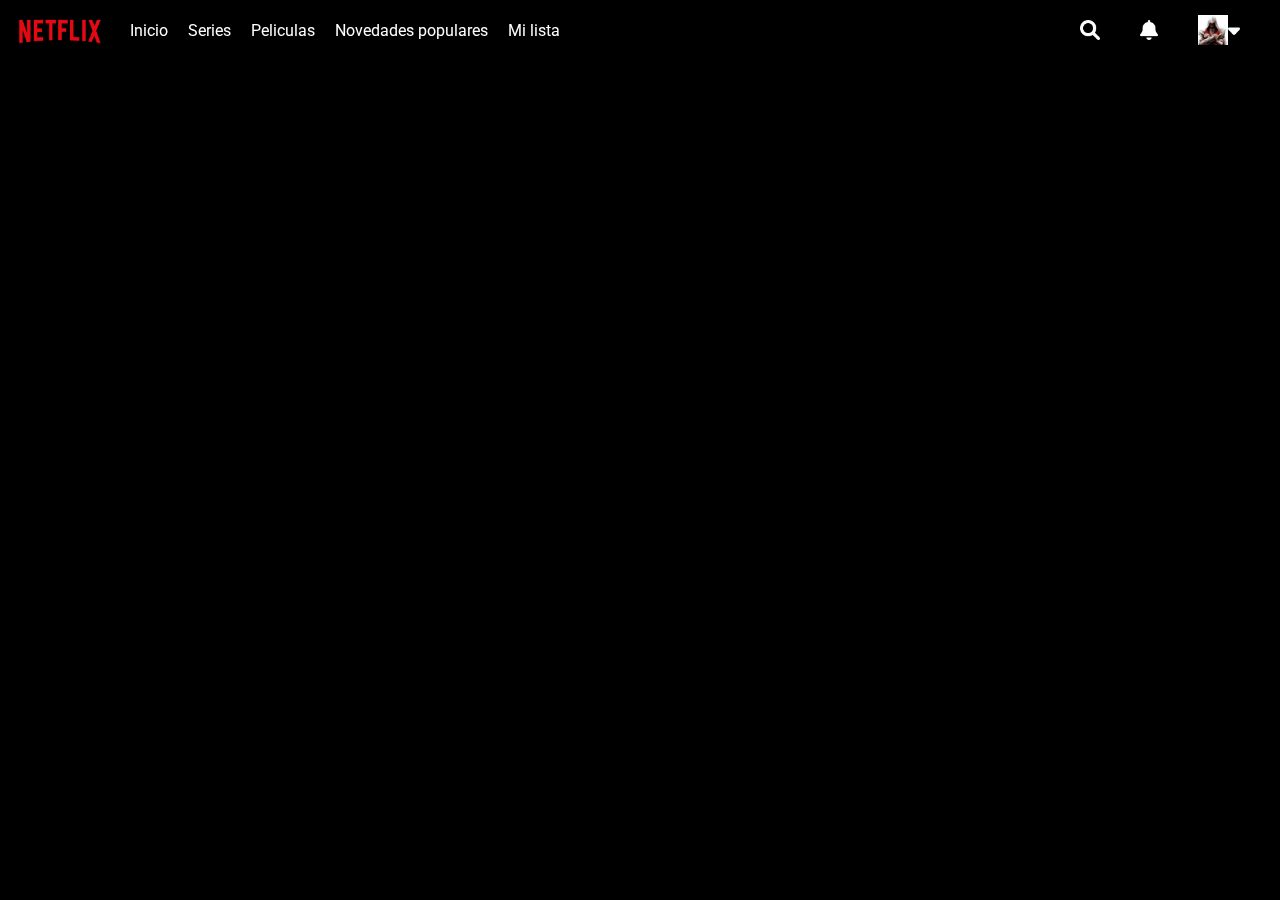
==== login.html @ e648b8ee "Se realiza index y comienza login" ====
<!DOCTYPE html>
<html lang="en">
<head>
    <meta charset="UTF-8">
    <meta http-equiv="X-UA-Compatible" content="IE=edge">
    <meta name="viewport" content="width=device-width, initial-scale=1.0">
    <title>Netflix</title>
    <link rel="stylesheet" href="src/stylelogin.css">
    <link rel="preconnect" href="https://fonts.googleapis.com">
    <link rel="preconnect" href="https://fonts.gstatic.com" crossorigin>
    <link href="https://fonts.googleapis.com/css2?family=Roboto:ital,wght@0,300;0,400;0,500;0,700;1,900&display=swap" rel="stylesheet">
</head>
<body>
    <nav id="logo">
        <div class="left">
          <img src="src/logonetflix.png" alt="logonetflix" id="netflix">
          <div class="cardleft">
            Inicio
          </div>
          <div class="cardleft">
            Series
          </div>
          <div class="cardleft">
            Peliculas
          </div>
          <div class="cardleft">
            Novedades populares
          </div>
          <div class="cardleft">
            Mi lista
          </div>
        </div>
        <div class="right">
          <img src="src/lupa.png" alt="" class="cardright icono">
          <img src="src/campana.png" alt="" class="cardright icono">
          <div class="cardright" id="user">
            <img src="src/user.jpg" alt="" id="userimg">
            <img src="src/menuabajo.png" alt="" class="icono">
          </div>
        </div>
      </nav>
      <div class="difumnav">
      </div>
    
</body>
</html>
---- src/stylelogin.css ----
body{
    margin: 0px;
    background:rgb(0, 0, 0);
    color: white;
    font-family: 'Roboto', sans-serif;
  }
  .fondo{
    position: absolute;
    top: 0px;
    margin:0px;
      width: 100%;
      height:900px;
      background-image: url(/G16-A/ClonNetflix/src/fondoindex.jpg);
      background-position: center;
      background-repeat: no-repeat;
      background-size: cover;
      z-index: 0;
  }
  .difumbody{
    margin:0px;
    width: 100%;
    height:900px;
    z-index: 1;
    
    background: linear-gradient(to bottom, rgba(0, 0, 0, 0), 70%, rgba(0, 0, 0, 1));
  } 
  .difumnav{
    position: fixed;
    height: 60px;
    top: 0px;
    background: linear-gradient(to top, rgba(0, 0, 0, 0), 20%, rgba(0, 0, 0, 1));
    width: 100%;
    z-index:2 ;
  }
  nav{
    position: fixed;
    height: 60px;
    top: 0px;
    width: 100%;
    z-index: 3 ;
    display: flex;
  }
  .left{
    width: 50%;
    display: flex;
    justify-content: flex-start;
  }
  .right{
    width: 50%;
    display: flex;
    justify-content: flex-end;
    align-items: center;
  }
  #logo #netflix{
    width: 100px;
    margin-left: 10px;
  }
  .cardleft{
    margin-left: 20px;
    display: flex;
    align-items: center;
    cursor: pointer;
  }
  .cardright{
    margin-right: 40px;
    /* display: flex; */
    align-items: center;
  }
  #user{
    display: flex;
  }
  #userimg{
    width: 30px;
  }
  .icono{
    height: 20px;
    object-fit: contain;
  }
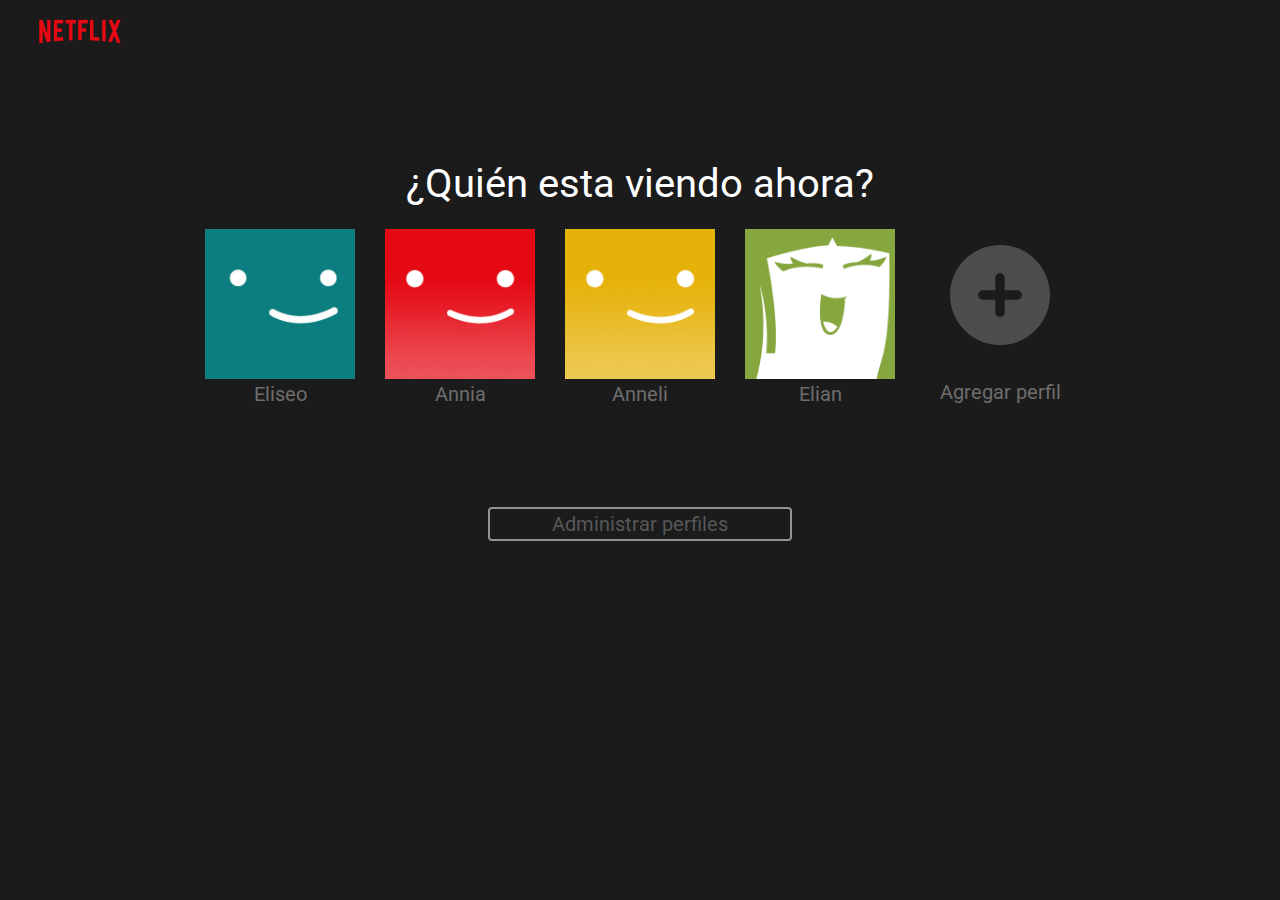
==== commit 8fde948f: "Primer version de login" ====
--- a/login.html
+++ b/login.html
@@ -5,6 +5,7 @@
     <meta http-equiv="X-UA-Compatible" content="IE=edge">
     <meta name="viewport" content="width=device-width, initial-scale=1.0">
     <title>Netflix</title>
+    <link rel="icon" href="src/n.png">
     <link rel="stylesheet" href="src/stylelogin.css">
     <link rel="preconnect" href="https://fonts.googleapis.com">
     <link rel="preconnect" href="https://fonts.gstatic.com" crossorigin>
@@ -12,35 +13,20 @@
 </head>
 <body>
     <nav id="logo">
-        <div class="left">
-          <img src="src/logonetflix.png" alt="logonetflix" id="netflix">
-          <div class="cardleft">
-            Inicio
-          </div>
-          <div class="cardleft">
-            Series
-          </div>
-          <div class="cardleft">
-            Peliculas
-          </div>
-          <div class="cardleft">
-            Novedades populares
-          </div>
-          <div class="cardleft">
-            Mi lista
-          </div>
-        </div>
-        <div class="right">
-          <img src="src/lupa.png" alt="" class="cardright icono">
-          <img src="src/campana.png" alt="" class="cardright icono">
-          <div class="cardright" id="user">
-            <img src="src/user.jpg" alt="" id="userimg">
-            <img src="src/menuabajo.png" alt="" class="icono">
-          </div>
-        </div>
-      </nav>
-      <div class="difumnav">
-      </div>
-    
+        <img src="src/logonetflix.png" alt="logonetflix" id="netflix">
+    </nav>
+    <div id="mensaje">
+        ¿Quién esta viendo ahora?
+    </div>
+    <div id="carrusel">
+        <a href="index.html"><img src="src/av1.jpg" alt="" target="_self" class="avatars">Eliseo</a>
+        <a href="index.html"><img src="src/av2.jpg" alt="" target="_self" class="avatars">Annia</a>
+        <a href="index.html"><img src="src/av3.jpg" alt="" target="_self" class="avatars">Anneli</a>
+        <a href="index.html"><img src="src/av4.jpg" alt="" target="_self" class="avatars">Elian</a>
+        <a href="" id="plusa"><img src="src/plus.svg" alt="" id="plus"><div id="agrperf">Agregar perfil</div>  </a>
+    </div>
+    <div id="perfiles">
+        Administrar perfiles
+    </div>
 </body>
 </html>--- a/src/stylelogin.css
+++ b/src/stylelogin.css
@@ -1,78 +1,98 @@
 body{
     margin: 0px;
-    background:rgb(0, 0, 0);
+    background:rgb(27, 27, 27);
     color: white;
     font-family: 'Roboto', sans-serif;
   }
-  .fondo{
-    position: absolute;
-    top: 0px;
-    margin:0px;
-      width: 100%;
-      height:900px;
-      background-image: url(/G16-A/ClonNetflix/src/fondoindex.jpg);
-      background-position: center;
-      background-repeat: no-repeat;
-      background-size: cover;
-      z-index: 0;
-  }
-  .difumbody{
-    margin:0px;
-    width: 100%;
-    height:900px;
-    z-index: 1;
-    
-    background: linear-gradient(to bottom, rgba(0, 0, 0, 0), 70%, rgba(0, 0, 0, 1));
-  } 
-  .difumnav{
-    position: fixed;
-    height: 60px;
-    top: 0px;
-    background: linear-gradient(to top, rgba(0, 0, 0, 0), 20%, rgba(0, 0, 0, 1));
-    width: 100%;
-    z-index:2 ;
-  }
-  nav{
-    position: fixed;
+
+nav{
     height: 60px;
     top: 0px;
     width: 100%;
     z-index: 3 ;
     display: flex;
-  }
-  .left{
-    width: 50%;
+    justify-content: flex-start;
+}
+#logo #netflix{
+    width: 100px;
+    margin-left: 30px;
+}
+#mensaje{
+    margin-top: 100px;
+    width: 100%;
     display: flex;
-    justify-content: flex-start;
-  }
-  .right{
-    width: 50%;
+    justify-content: center;
+    font-family: 'Roboto', sans-serif;
+    font-size: 40px;
+    margin-bottom: 20px;
+}
+#carrusel{
+    margin: auto;
     display: flex;
-    justify-content: flex-end;
+    width: 900px;
+    height: 180px;
+    justify-content: space-around;
+    color: rgb(87, 87, 87);
+    font-size: 20px;
+}
+#carrusel a{
+    text-decoration: none;
+    display: flex;
+    flex-direction: column;
     align-items: center;
-  }
-  #logo #netflix{
+    color: rgb(109, 109, 109);
+    justify-content: space-around;
+    height: 180px;
+}
+#carrusel a:hover{
+    color: rgb(241, 240, 240);
+}
+.avatars{
+    width: 150px;
+}
+.avatars:hover{
+    border: 3px solid white;
+    transition: 200ms;
+    color: rgb(152, 131, 131);
+}
+#plusa{
+    display: flex;
+    flex-direction: column;
+    align-items: flex-end;
+    height: 180px;
+    width: 150px;
+}
+#plus{
     width: 100px;
-    margin-left: 10px;
-  }
-  .cardleft{
-    margin-left: 20px;
+    height: 100px;
+    filter: invert(30%);
+    margin: 0;
+
+}
+#agrperf{
+    margin-bottom: -15px;
+}
+#plus:hover{
+    filter: invert(70%);
+    transition: 200ms;
+}
+#perfiles{
+    
     display: flex;
+    justify-content: center;
     align-items: center;
+    margin: auto;
+    display: flex;
+    width: 300px;
+    height: 30px;
+    border: 2px solid rgb(147, 147, 147);
+    border-radius: 4px;
+    color: rgb(87, 87, 87);
+    font-size: 20px;
+    margin-top: 100px;
+}
+#perfiles:hover{
     cursor: pointer;
-  }
-  .cardright{
-    margin-right: 40px;
-    /* display: flex; */
-    align-items: center;
-  }
-  #user{
-    display: flex;
-  }
-  #userimg{
-    width: 30px;
-  }
-  .icono{
-    height: 20px;
-    object-fit: contain;
-  }+    border: 2px solid rgb(255, 255, 255);
+    color: rgb(255, 255, 255);
+}